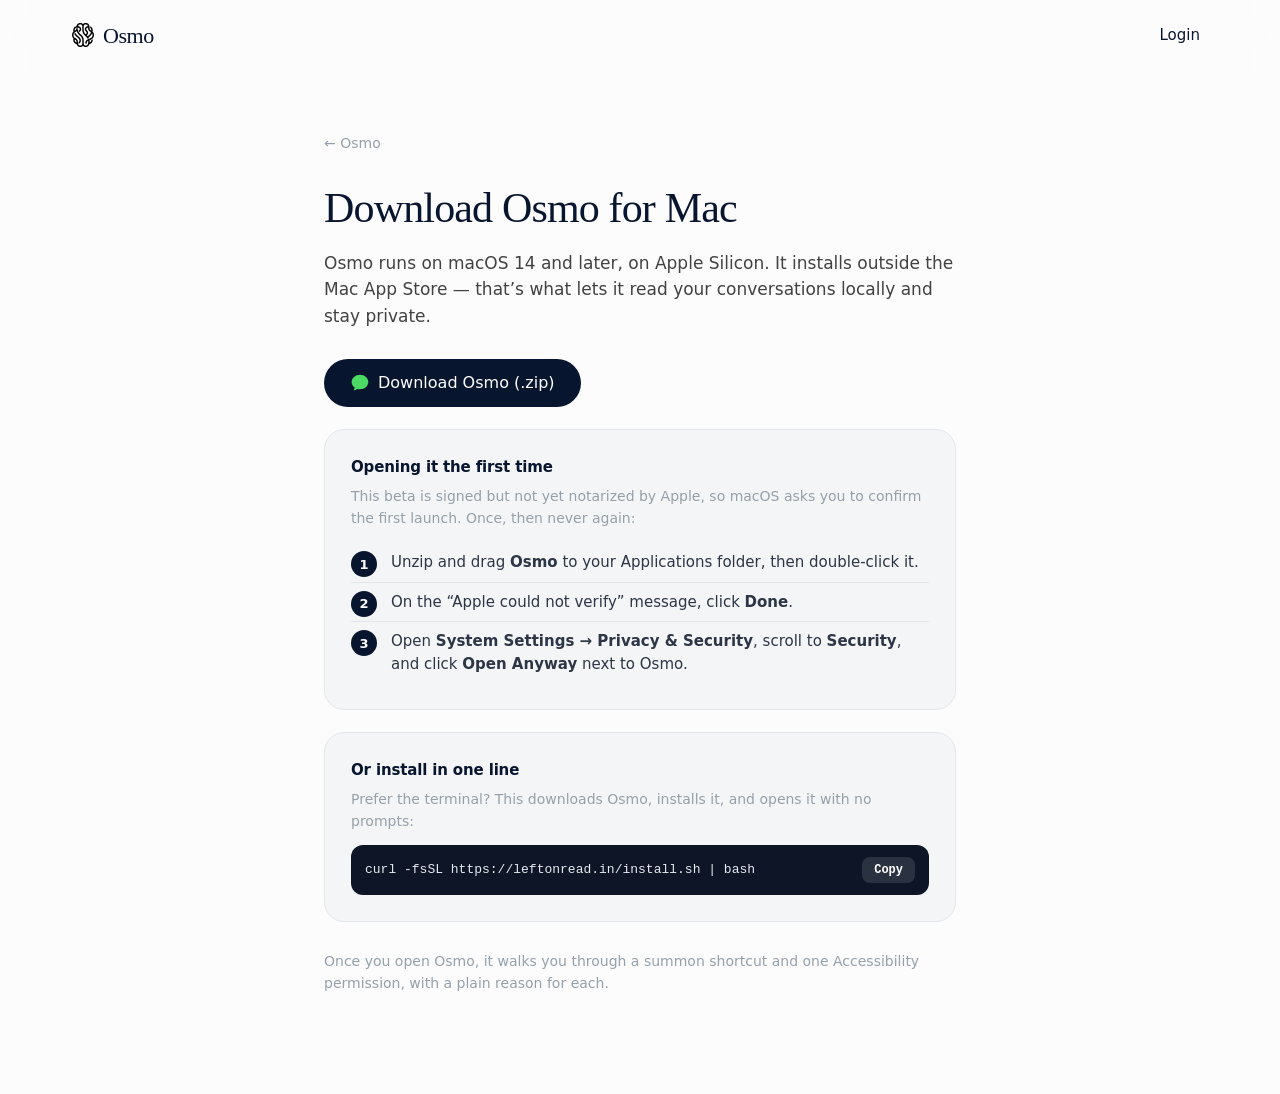
==== download.html @ 1ed324ce "Add install page + one-line installer for a clean first-open - New /download.html: on-brand install " ====
<!doctype html>
<html lang="en">
<head>
  <meta charset="utf-8" />
  <meta name="viewport" content="width=device-width, initial-scale=1" />
  <title>Download Osmo for Mac</title>
  <link rel="icon" href="/favicon.ico" sizes="any" />
  <link rel="icon" type="image/png" href="assets/favicon.png" />
  <link rel="apple-touch-icon" href="assets/favicon.png" />
  <link rel="stylesheet" href="styles.css" />
  <style>
    .dl-wrap { max-width: 680px; margin: 0 auto; padding: 60px 24px 100px; }
    .dl-title { font-family: var(--font-serif); font-weight: 500; font-size: 42px; letter-spacing: -0.02em; color: var(--ink); margin: 22px 0 10px; }
    .dl-sub { font-size: 17px; color: var(--content-text); line-height: 1.55; margin: 0 0 30px; }
    .dl-card { background: var(--surface-2); border: 1px solid var(--content-divider); border-radius: 20px; padding: 26px; margin-top: 22px; }
    .dl-card h3 { font-size: 15px; font-weight: 600; color: var(--ink); margin: 0 0 6px; letter-spacing: -0.01em; }
    .dl-note { font-size: 14px; color: var(--muted-foreground); line-height: 1.6; margin: 0; }
    .dl-steps { margin: 14px 0 0; padding: 0; list-style: none; counter-reset: s; }
    .dl-steps li { position: relative; padding: 8px 0 8px 40px; font-size: 15px; color: #2c3646; line-height: 1.5; border-top: 1px solid var(--content-divider); counter-increment: s; }
    .dl-steps li:first-child { border-top: none; }
    .dl-steps li::before { content: counter(s); position: absolute; left: 0; top: 8px; width: 26px; height: 26px; border-radius: 999px; background: var(--ink); color: #fff; font-size: 13px; font-weight: 600; display: grid; place-items: center; }
    .dl-code { display: flex; align-items: center; gap: 10px; background: #0d1526; color: #e6ebf2; border-radius: 12px; padding: 12px 14px; margin-top: 12px; font-family: ui-monospace, SFMono-Regular, Menlo, monospace; font-size: 13px; overflow-x: auto; }
    .dl-code code { white-space: nowrap; }
    .dl-copy { margin-left: auto; flex: none; background: rgba(255,255,255,.12); color: #fff; border: none; border-radius: 8px; padding: 6px 12px; font-size: 12px; font-weight: 600; cursor: pointer; }
    .dl-copy:hover { background: rgba(255,255,255,.2); }
    .btn--big { font-size: 16px; padding: 14px 26px; }
  </style>
</head>
<body>
  <header class="site-header">
    <div class="wrap header-inner">
      <a class="brand" href="/" aria-label="Osmo home">
        <img class="brand-mark" src="assets/logo-brain.png" alt="" />
        <span>Osmo</span>
      </a>
      <div class="header-cta">
        <a class="btn btn--ghost" href="https://app.leftonread.in/login">Login</a>
      </div>
    </div>
  </header>

  <main class="dl-wrap">
    <a href="/" style="color:var(--muted-foreground);text-decoration:none;font-size:14px">← Osmo</a>
    <h1 class="dl-title">Download Osmo for Mac</h1>
    <p class="dl-sub">Osmo runs on macOS 14 and later, on Apple&nbsp;Silicon. It installs outside the Mac App Store — that&rsquo;s what lets it read your conversations locally and stay private.</p>

    <a class="btn btn--dark btn--big" href="https://github.com/princecharming001/leftonread/releases/download/v0.2.0-beta/Osmo-0.2.0-beta.zip">
      <svg class="imsg-ico" viewBox="0 0 24 24" fill="#4cd964" aria-hidden="true"><path d="M12 2C6.5 2 2 5.9 2 10.7c0 2.7 1.4 5.1 3.6 6.7-.1 1.2-.6 2.4-1.4 3.4 1.6-.2 3.1-.8 4.4-1.7 1.1.3 2.2.5 3.4.5 5.5 0 10-3.9 10-8.7S17.5 2 12 2Z"/></svg>
      Download Osmo (.zip)
    </a>

    <div class="dl-card">
      <h3>Opening it the first time</h3>
      <p class="dl-note">This beta is signed but not yet notarized by Apple, so macOS asks you to confirm the first launch. Once, then never again:</p>
      <ol class="dl-steps">
        <li>Unzip and drag <b>Osmo</b> to your Applications folder, then double-click it.</li>
        <li>On the &ldquo;Apple could not verify&rdquo; message, click <b>Done</b>.</li>
        <li>Open <b>System&nbsp;Settings → Privacy&nbsp;&amp;&nbsp;Security</b>, scroll to <b>Security</b>, and click <b>Open&nbsp;Anyway</b> next to Osmo.</li>
      </ol>
    </div>

    <div class="dl-card">
      <h3>Or install in one line</h3>
      <p class="dl-note">Prefer the terminal? This downloads Osmo, installs it, and opens it with no prompts:</p>
      <div class="dl-code">
        <code id="cmd">curl -fsSL https://leftonread.in/install.sh | bash</code>
        <button class="dl-copy" onclick="navigator.clipboard.writeText(document.getElementById('cmd').textContent).then(()=>{this.textContent='Copied';setTimeout(()=>this.textContent='Copy',1500)})">Copy</button>
      </div>
    </div>

    <p class="dl-note" style="margin-top:28px">Once you open Osmo, it walks you through a summon shortcut and one Accessibility permission, with a plain reason for each.</p>
  </main>
</body>
</html>
---- styles.css ----
/* ============================================================
   Orchid — visual clone
   Design tokens extracted from orchid.ai (computed styles)
   ============================================================ */

/* ---------- Fonts (served from orchid.ai) ---------- */
@font-face {
  font-family: "Louize";
  src: url("https://orchid.ai/_next/static/media/LouizeTrial_Regular-s.p.0a-9uy4cyb-yd.otf") format("opentype");
  font-weight: 400; font-style: normal; font-display: swap;
}
@font-face {
  font-family: "Louize";
  src: url("https://orchid.ai/_next/static/media/LouizeTrial_Italic-s.p.06_9tgfmj4v0g.otf") format("opentype");
  font-weight: 400; font-style: italic; font-display: swap;
}
@font-face {
  font-family: "Louize";
  src: url("https://orchid.ai/_next/static/media/LouizeTrial_Medium-s.p.03xvts30_xtjo.otf") format("opentype");
  font-weight: 500; font-style: normal; font-display: swap;
}
@font-face {
  font-family: "Louize";
  src: url("https://orchid.ai/_next/static/media/LouizeTrial_MediumItalic-s.p.0l-4mlb6a6qjx.otf") format("opentype");
  font-weight: 500; font-style: italic; font-display: swap;
}
@font-face {
  font-family: "Lausanne";
  src: url("https://orchid.ai/_next/static/media/TWKLausanne_400-s.p.0je.tfsjvtz9u.woff2") format("woff2");
  font-weight: 400; font-style: normal; font-display: swap;
}
@font-face {
  font-family: "Lausanne";
  src: url("https://orchid.ai/_next/static/media/TWKLausanne_500-s.p.0gjsulcx34iya.woff2") format("woff2");
  font-weight: 500; font-style: normal; font-display: swap;
}

/* ---------- Design tokens ---------- */
:root {
  --paper: #fcfcfd;
  --background: #fcfcfd;
  --ink: #08152e;
  --foreground: #08152e;
  --muted-foreground: #95a0aa;
  --content-text: #424242;
  --content-text-muted: #848484;
  --content-divider: #e4e7ea;
  --card: #f5f6f8;
  --surface-2: #f4f5f7;
  --chip-bg: #ebeef2;
  --glass-border: #08152e1a;
  --white: #fff;
  --imessage-blue: #0a7cff;
  --imessage-gray: #e9e9eb;

  --font-serif: "Louize", Georgia, "Times New Roman", serif;
  --font-sans: "Lausanne", system-ui, -apple-system, "Segoe UI", sans-serif;

  --radius-lg: 0.5rem;
  --radius-xl: 0.75rem;
  --radius-2xl: 1rem;
  --radius-3xl: 1.5rem;

  --maxw: 1200px;
  --ease-out: cubic-bezier(0, 0, 0.2, 1);
}

/* ---------- Reset ---------- */
*, *::before, *::after { box-sizing: border-box; margin: 0; padding: 0; }
html { scroll-behavior: smooth; -webkit-font-smoothing: antialiased; text-rendering: optimizeLegibility; }
body {
  font-family: var(--font-sans);
  background: var(--background);
  color: var(--ink);
  font-size: 16px;
  line-height: 1.5;
  overflow-x: hidden;
}
a { color: inherit; text-decoration: none; }
img { max-width: 100%; display: block; }
button { font-family: inherit; cursor: pointer; border: none; background: none; }

.wrap { width: 100%; max-width: var(--maxw); margin: 0 auto; padding: 0 32px; }

/* ---------- Buttons ---------- */
.btn {
  display: inline-flex; align-items: center; gap: 8px;
  font-size: 15px; font-weight: 500; line-height: 1;
  padding: 12px 20px; border-radius: 999px;
  transition: transform 0.15s var(--ease-out), opacity 0.15s var(--ease-out), background 0.15s;
}
.btn:hover { transform: translateY(-1px); }
.btn--dark { background: var(--ink); color: var(--white); }
.btn--dark:hover { opacity: 0.9; }
.btn--white { background: var(--white); color: var(--ink); box-shadow: 0 6px 24px rgba(0,0,0,0.18); }
.btn--ghost { color: var(--ink); padding: 10px 8px; }
.btn .imsg-ico { width: 20px; height: 20px; border-radius: 6px; }

/* ============================================================
   HEADER
   ============================================================ */
.site-header {
  position: sticky; top: 0; z-index: 50;
  background: rgba(252,252,253,0.72);
  backdrop-filter: blur(12px);
  -webkit-backdrop-filter: blur(12px);
  border-bottom: 1px solid transparent;
}
.header-inner { display: flex; align-items: center; justify-content: space-between; height: 70px; }
.brand { display: inline-flex; align-items: center; gap: 9px; font-family: var(--font-serif); font-weight: 500; font-size: 22px; letter-spacing: -0.02em; }
.brand svg { width: 22px; height: 22px; }
.brand-mark { width: 22px; height: auto; display: block; }
.main-nav { display: flex; gap: 30px; margin-left: -40px; }
.main-nav a { font-size: 15px; color: var(--ink); opacity: 0.85; transition: opacity 0.15s; }
.main-nav a:hover { opacity: 1; }
.header-cta { display: flex; align-items: center; gap: 6px; }

/* ============================================================
   HERO
   ============================================================ */
.hero { position: relative; }
.hero-grid {
  display: grid; grid-template-columns: 1fr 1fr; align-items: center; gap: 40px;
  min-height: calc(100vh - 70px); padding: 40px 0 80px;
}
.badge {
  display: inline-flex; align-items: center; gap: 8px;
  background: var(--chip-bg); border-radius: 999px; padding: 5px 12px 5px 6px;
  font-size: 13px; color: var(--ink); margin-bottom: 28px;
  transition: background 0.15s;
}
.badge:hover { background: #e2e6eb; }
.badge .tag { background: var(--ink); color: var(--white); border-radius: 999px; padding: 2px 8px; font-size: 12px; font-weight: 500; }
h1.hero-title {
  font-family: var(--font-serif); font-weight: 500;
  font-size: 64px; line-height: 1.05; letter-spacing: -0.04em; color: var(--ink);
  margin-bottom: 24px;
}
h1.hero-title .rotator { font-style: italic; color: var(--ink); }
.rotator-wrap { display: inline-block; position: relative; }
.hero-sub {
  font-size: 18px; color: var(--content-text); max-width: 30em; line-height: 1.55; margin-bottom: 32px;
}

/* iPhone mockup */
.phone-stage { display: flex; justify-content: center; align-items: center; position: relative; }
.phone {
  position: relative; width: 300px; aspect-ratio: 300 / 620;
  background: #000; border-radius: 52px; padding: 12px;
  box-shadow: 0 40px 90px -30px rgba(8,21,46,0.45), 0 0 0 2px #1a1a1a;
}
.phone-screen {
  width: 100%; height: 100%; background: var(--white); border-radius: 42px; overflow: hidden;
  display: flex; flex-direction: column; position: relative;
}
.notch { position: absolute; top: 10px; left: 50%; transform: translateX(-50%); width: 92px; height: 26px; background: #000; border-radius: 999px; z-index: 5; }
.ios-status { display: flex; justify-content: space-between; align-items: center; padding: 14px 24px 6px; font-size: 14px; font-weight: 600; color: #000; }
.ios-status .icons { display: flex; gap: 6px; }
.chat-header {
  display: flex; flex-direction: column; align-items: center; gap: 4px;
  padding: 6px 12px 12px; border-bottom: 0.5px solid #e5e5e5;
}
.chat-header .avatar { width: 36px; height: 36px; background: transparent; object-fit: contain; box-sizing: border-box; }
.chat-header .name { font-size: 12px; color: #333; }
.chat-body { flex: 1; padding: 14px 12px; display: flex; flex-direction: column; gap: 8px; overflow: hidden; background: var(--white); }
.chat-time { text-align: center; font-size: 11px; color: #8a8a8e; margin: 4px 0; }
.chat-time b { color: #6c6c70; font-weight: 600; }
.bubble { max-width: 78%; padding: 8px 13px; font-size: 13.5px; line-height: 1.35; border-radius: 18px; }
.bubble.sent { align-self: flex-end; background: var(--imessage-blue); color: #fff; border-bottom-right-radius: 5px; }
.bubble.recv { align-self: flex-start; background: var(--imessage-gray); color: #000; border-bottom-left-radius: 5px; }
.bubble img { border-radius: 12px; margin-top: 2px; }
.chat-input { display: flex; align-items: center; gap: 8px; padding: 10px 12px 16px; border-top: 0.5px solid #ececec; }
.chat-input .field { flex: 1; border: 1px solid #e0e0e0; border-radius: 999px; padding: 7px 14px; font-size: 13px; color: #b9b9b9; }

/* decorative sparkles */
.sparkle { position: absolute; opacity: 0.5; }

/* ============================================================
   TESTIMONIAL
   ============================================================ */
.testimonial { padding: 90px 0; text-align: center; }
.testimonial .t-avatar {
  width: 56px; height: 56px; margin: 0 auto 34px;
  background: transparent; object-fit: contain;
}
.testimonial blockquote {
  font-family: var(--font-serif); font-weight: 400;
  font-size: 40px; line-height: 1.22; letter-spacing: -0.02em; color: var(--ink);
  max-width: 16em; margin: 0 auto 26px;
}
.testimonial cite { font-style: normal; font-size: 14px; color: var(--muted-foreground); }
.fade-swap { transition: opacity 0.5s var(--ease-out); }

/* ============================================================
   FEATURE STACK
   ============================================================ */
.features { padding: 40px 0; }
.feature {
  display: grid; grid-template-columns: 1fr 1fr; align-items: center; gap: 72px;
  padding: 70px 0;
}
.feature.reverse .feature-media { order: -1; }
.feature-copy h3 {
  font-family: var(--font-serif); font-weight: 500; font-size: 32px; letter-spacing: -0.02em; color: var(--ink); margin-bottom: 14px;
}
.feature-copy .lead { font-size: 17px; color: var(--content-text); line-height: 1.5; max-width: 30em; margin-bottom: 28px; }
.feature-list { margin-bottom: 30px; }
.feature-list .row {
  display: flex; align-items: center; gap: 14px;
  padding: 15px 2px; border-top: 1px solid var(--content-divider); font-size: 16px; color: #2c3646;
}
.feature-list .row:last-child { border-bottom: 1px solid var(--content-divider); }
.feature-list .row svg { width: 20px; height: 20px; flex: none; color: #6b7683; }

/* media cards */
.media-card {
  position: relative; border-radius: var(--radius-3xl); overflow: hidden;
  aspect-ratio: 4 / 3; background: var(--surface-2);
  box-shadow: 0 30px 60px -30px rgba(8,21,46,0.35);
}
.media-card > img.bg { position: absolute; inset: 0; width: 100%; height: 100%; object-fit: cover; }

/* floating app icons over photo */
.app-ico {
  position: absolute; width: 62px; height: 62px; border-radius: 15px;
  background: #fff; display: grid; place-items: center;
  box-shadow: 0 12px 24px -8px rgba(0,0,0,0.4);
}
.app-ico img { width: 74%; height: 74%; object-fit: contain; }
.app-ico.center { width: 78px; height: 78px; background: #1a120e; }
.app-ico.center img { width: 62%; height: 62%; }

/* habit chips (blue imessage on photo) */
.habit-bubble {
  position: absolute; background: var(--imessage-blue); color: #fff;
  font-size: 13px; line-height: 1.3; padding: 9px 13px; border-radius: 16px; max-width: 190px;
  box-shadow: 0 8px 20px -6px rgba(10,124,255,0.5);
}

/* notification badge icons */
.notif-ico { position: absolute; width: 66px; height: 66px; border-radius: 15px; box-shadow: 0 14px 26px -10px rgba(0,0,0,0.5); }
.notif-ico .count {
  position: absolute; top: -7px; right: -7px; min-width: 22px; height: 22px; padding: 0 6px;
  background: #ff3b30; color: #fff; font-size: 12px; font-weight: 600; border-radius: 999px;
  display: grid; place-items: center; border: 2px solid rgba(255,255,255,0.85);
}

/* iOS notification banner */
.notif-banner {
  position: absolute; left: 7%; right: 7%; top: 42%;
  background: rgba(245,245,247,0.72); backdrop-filter: blur(18px); -webkit-backdrop-filter: blur(18px);
  border-radius: 20px; padding: 12px 14px; display: flex; gap: 11px; align-items: flex-start;
  box-shadow: 0 14px 40px -14px rgba(0,0,0,0.4);
}
.notif-banner .n-ico { width: 38px; height: 38px; border-radius: 10px; background: #1a120e; display: grid; place-items: center; flex: none; }
.notif-banner .n-ico img { width: 66%; }
.notif-banner .n-title { font-size: 14px; font-weight: 600; color: #111; }
.notif-banner .n-body { font-size: 13px; color: #333; line-height: 1.32; }
.notif-banner .n-now { position: absolute; top: 12px; right: 14px; font-size: 12px; color: #9a9a9a; }

/* imessage card (second brain) */
.imsg-card { position: absolute; inset: 0; padding: 20px; display: flex; flex-direction: column; gap: 8px; justify-content: center; }
.imsg-card .bubble { max-width: 66%; }
.imsg-card .bubble img { width: 150px; border-radius: 12px; }

/* dotted section separator */
.sep { display: flex; align-items: center; justify-content: center; gap: 7px; padding: 4px 0; }
.sep::before, .sep::after { content: ""; height: 1px; flex: 1; background: var(--content-divider); }
.sep .dots { display: flex; gap: 6px; padding: 0 18px; }
.sep .dots i { width: 7px; height: 7px; border-radius: 999px; background: #b9c0c9; display: block; }
.sep .dots i:nth-child(odd) { border-radius: 0 999px 999px 999px; }

/* ============================================================
   CLOSING CTA
   ============================================================ */
.closing { padding: 40px 0 90px; }
.closing-card {
  position: relative; border-radius: var(--radius-3xl); overflow: hidden;
  min-height: 620px; display: grid; place-items: center; text-align: center;
}
.closing-card .bg { position: absolute; inset: 0; width: 100%; height: 100%; object-fit: cover; }
.closing-card .overlay { position: absolute; inset: 0; background: linear-gradient(180deg, rgba(6,16,38,0.35), rgba(6,16,38,0.55)); }
.closing-inner { position: relative; z-index: 2; }
.closing-inner h2 {
  font-family: var(--font-serif); font-weight: 500; color: #fff;
  font-size: 62px; letter-spacing: -0.03em; margin-bottom: 30px;
}

/* ============================================================
   FOOTER
   ============================================================ */
.site-footer { border-top: 1px solid var(--content-divider); padding: 56px 0 64px; }
.footer-grid { display: grid; grid-template-columns: 1.4fr 1fr 1fr 1fr; gap: 30px; }
.footer-grid .brand { font-size: 24px; align-items: flex-start; }
.footer-col h4 { font-size: 13px; font-weight: 600; color: var(--ink); margin-bottom: 16px; }
.footer-col a { display: block; font-size: 14px; color: var(--muted-foreground); padding: 5px 0; transition: color 0.15s; }
.footer-col a:hover { color: var(--ink); }

/* ============================================================
   SCROLL REVEAL
   ============================================================ */
.reveal { opacity: 0; transform: translateY(28px); transition: opacity 0.7s var(--ease-out), transform 0.7s var(--ease-out); }
.reveal.in { opacity: 1; transform: none; }

/* ============================================================
   RESPONSIVE
   ============================================================ */
@media (max-width: 900px) {
  .wrap { padding: 0 20px; }
  .main-nav { display: none; }
  .hero-grid { grid-template-columns: 1fr; text-align: center; min-height: auto; padding: 24px 0 60px; gap: 48px; }
  .hero-sub { margin-left: auto; margin-right: auto; }
  .badge { margin-left: auto; margin-right: auto; }
  h1.hero-title { font-size: 46px; }
  .feature { grid-template-columns: 1fr; gap: 36px; padding: 48px 0; }
  .feature.reverse .feature-media { order: 0; }
  .feature-media { order: -1; }
  .testimonial blockquote { font-size: 28px; }
  .closing-inner h2 { font-size: 40px; }
  .footer-grid { grid-template-columns: 1fr 1fr; }
}
@media (max-width: 560px) {
  h1.hero-title { font-size: 38px; }
  .closing-inner h2 { font-size: 32px; }
  .footer-grid { grid-template-columns: 1fr; }
}
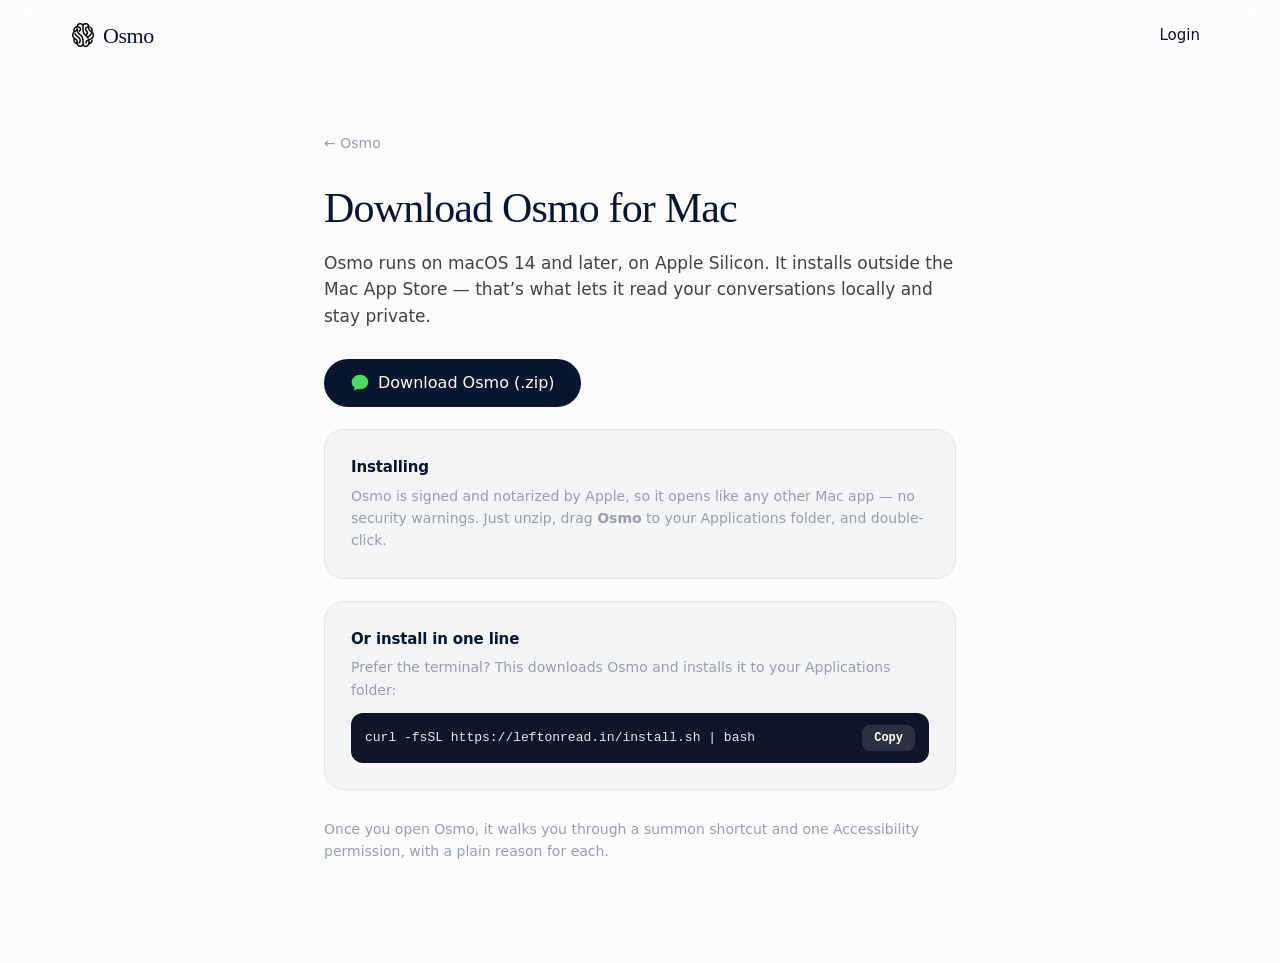
==== commit c8933619: "Download page: reflect notarized build (drop obsolete Open Anyway steps)" ====
--- a/download.html
+++ b/download.html
@@ -50,18 +50,13 @@
     </a>
 
     <div class="dl-card">
-      <h3>Opening it the first time</h3>
-      <p class="dl-note">This beta is signed but not yet notarized by Apple, so macOS asks you to confirm the first launch. Once, then never again:</p>
-      <ol class="dl-steps">
-        <li>Unzip and drag <b>Osmo</b> to your Applications folder, then double-click it.</li>
-        <li>On the &ldquo;Apple could not verify&rdquo; message, click <b>Done</b>.</li>
-        <li>Open <b>System&nbsp;Settings → Privacy&nbsp;&amp;&nbsp;Security</b>, scroll to <b>Security</b>, and click <b>Open&nbsp;Anyway</b> next to Osmo.</li>
-      </ol>
+      <h3>Installing</h3>
+      <p class="dl-note">Osmo is signed and notarized by Apple, so it opens like any other Mac app — no security warnings. Just unzip, drag <b>Osmo</b> to your Applications folder, and double-click.</p>
     </div>
 
     <div class="dl-card">
       <h3>Or install in one line</h3>
-      <p class="dl-note">Prefer the terminal? This downloads Osmo, installs it, and opens it with no prompts:</p>
+      <p class="dl-note">Prefer the terminal? This downloads Osmo and installs it to your Applications folder:</p>
       <div class="dl-code">
         <code id="cmd">curl -fsSL https://leftonread.in/install.sh | bash</code>
         <button class="dl-copy" onclick="navigator.clipboard.writeText(document.getElementById('cmd').textContent).then(()=>{this.textContent='Copied';setTimeout(()=>this.textContent='Copy',1500)})">Copy</button>
